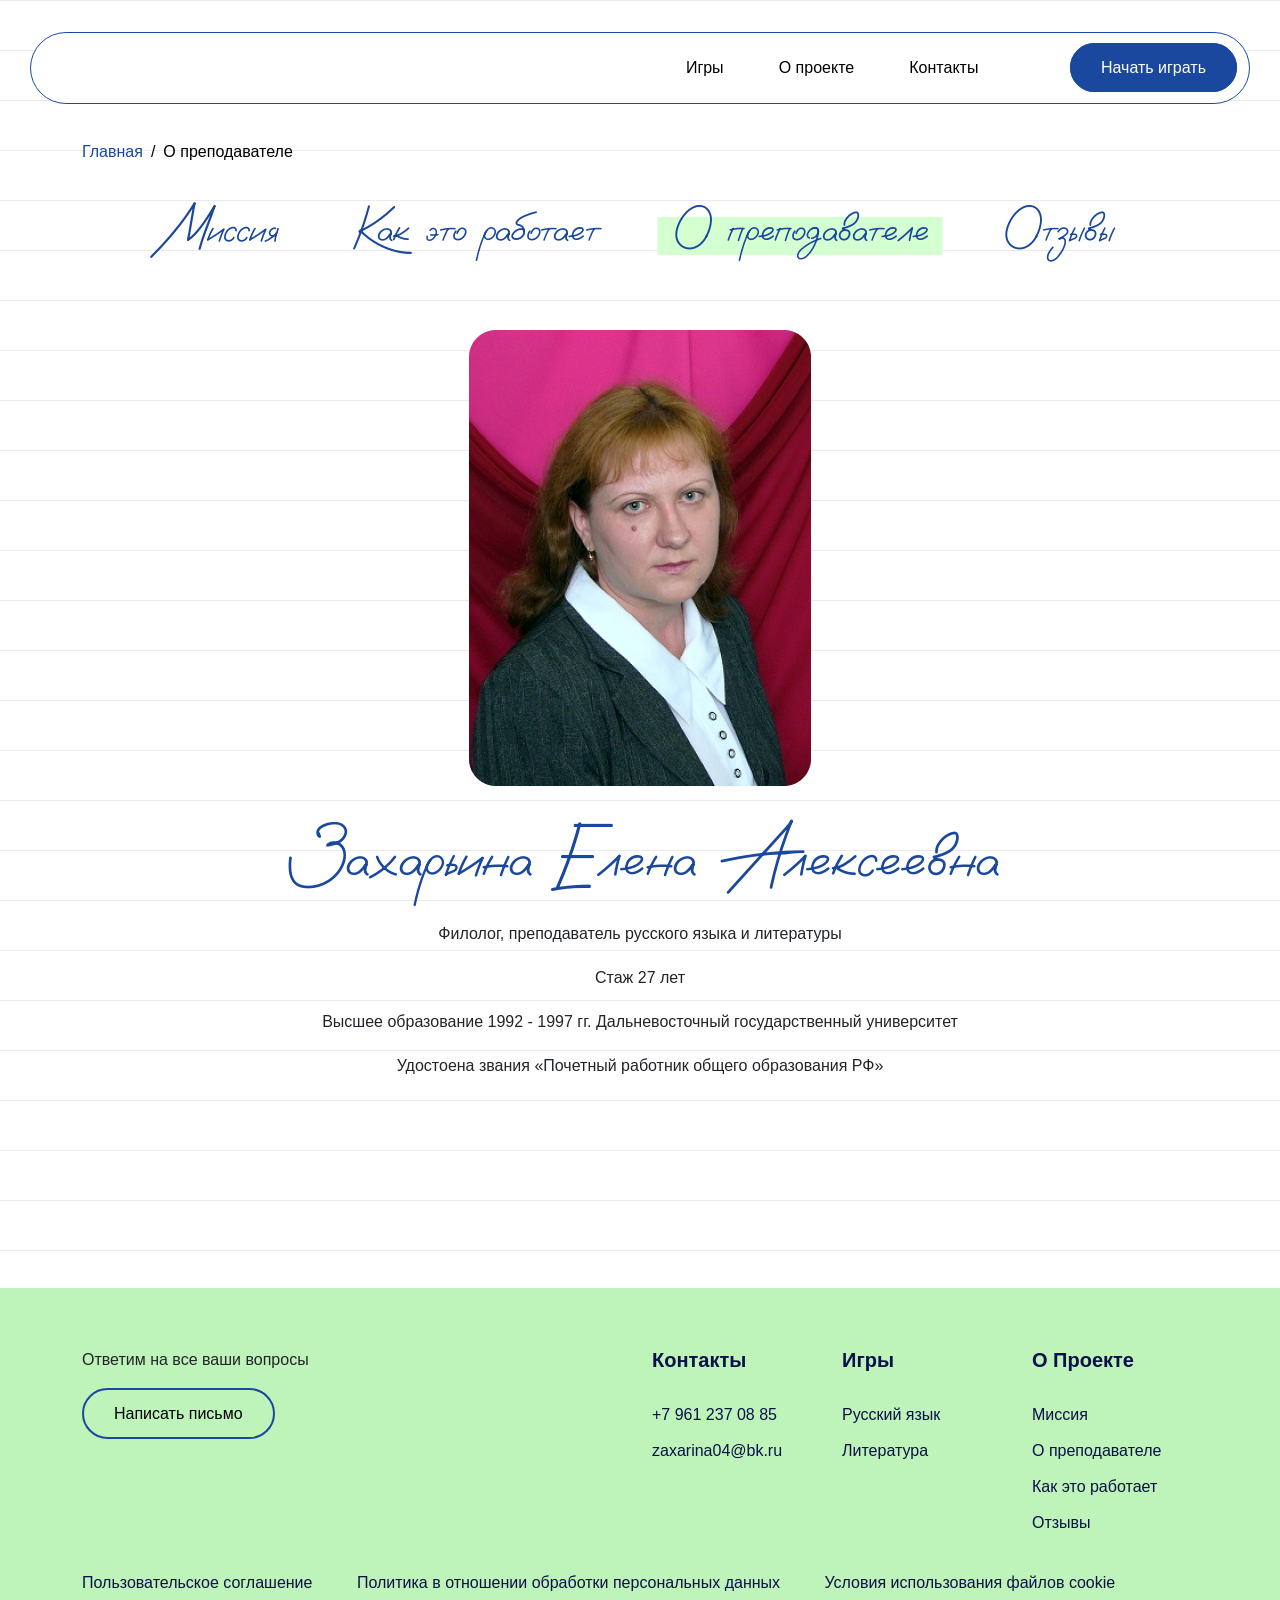
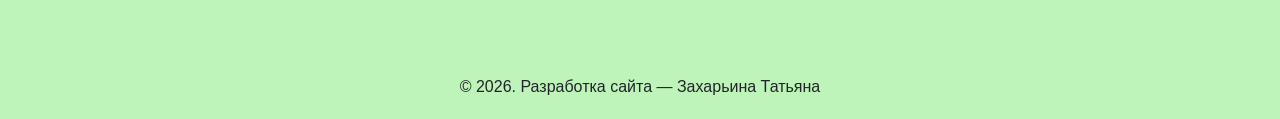
==== about_teacher.html @ dc2eb29a "huge update" ====
<!DOCTYPE html>
<html lang="en">

	<head>
		<!-- Meta -->
		<meta charset="utf-8">
		<meta http-equiv="X-UA-Compatible" content="IE=edge">
		<meta name="viewport" content="width=device-width, initial-scale=1, shrink-to-fit=no">
		<!-- The above 3 meta tags *must* come first in the head; any other head content must come *after* these tags -->
		<meta name="description" content="Eduleb - Education HTML Template">
		<meta name="keywords" content="agency, business, corporate, creative, html5, modern, multipurpose, One Page, parallax, startup">		
		<!-- SITE TITLE -->
		<title>Русский язык и литература</title>			
		<!-- Latest Bootstrap min CSS -->
		<link rel="stylesheet" href="assets/bootstrap/css/bootstrap.min.css">		
		<!-- Google Font -->
		<link href="https://fonts.googleapis.com/css2?family=DM+Sans:ital,opsz,wght@0,9..40,100..1000;1,9..40,100..1000&display=swap" rel="stylesheet">
		<link href="https://fonts.googleapis.com/css2?family=Jost:ital,wght@0,100..900;1,100..900&display=swap" rel="stylesheet">
		<!-- Font Awesome CSS -->
		<link rel="stylesheet" href="https://cdnjs.cloudflare.com/ajax/libs/font-awesome/6.5.2/css/all.min.css">
		<link rel="stylesheet" href="assets/fonts/font-awesome.min.css">
		<link rel="stylesheet" href="assets/fonts/themify-icons.css">
		<!--- owl carousel Css-->
		<link rel="stylesheet" href="assets/owlcarousel/css/owl.carousel.css">
		<link rel="stylesheet" href="assets/owlcarousel/css/owl.theme.css">	
		<!--jquery-simple-mobilemenu Css-->
        <link rel="stylesheet" href="assets/css/jquery-simple-mobilemenu.css">			
		<!-- MAGNIFIC CSS -->
		<link rel="stylesheet" href="assets/css/magnific-popup.css">		
		<!-- animate CSS -->
		<link rel="stylesheet" href="assets/css/animate.css">	
		<!-- Style CSS -->					
		<link rel="stylesheet" href="assets/css/style.css">					
		<!-- HTML5 shim and Respond.js IE8 support of HTML5 elements and media queries -->
		<!-- WARNING: Respond.js doesn't work if you view the page via file:// -->
		<!--[if lt IE 9]>
		  <script src="https://oss.maxcdn.com/html5shiv/3.7.2/html5shiv.min.js"></script>
		  <script src="https://oss.maxcdn.com/respond/1.4.2/respond.min.js"></script>
		<![endif]-->
	</head>
	
    <body data-spy="scroll" data-offset="80">

		<!-- START NAVBAR -->  
		<div id="navigation" class="navbar-light bg-faded site-navigation">
			<div class="container-fluid">
				<div class="row">
					<div class="col-20 align-self-center">
						<div class="site-logo">
							<a href="index.html"><img src="assets/img/logo.png" alt=""></a>          				
						</div>
					</div><!--- END Col -->
					
					<div class="col-60 d-flex">
						<nav id="main-menu">
							<ul>
								<li class="menu-item-has-children"><a href="games.html">Игры</a>
									<ul>										
										<li><a href="games_russian.html">Русский язык</a></li>
										<li><a href="games_literature.html">Литература</a></li>			
									</ul>
								</li>			  				  
								<li class="menu-item-has-children"><a href="mission.html">О проекте</a>
									<ul>
										<li><a href="mission.html">Миссия</a></li>									
										<li><a href="about_teacher.html">О преподавателе</a></li>
										<li><a href="howitworks.html">Как это работает</a></li>
                                        <li><a href="reviews.html">Отзывы</a></li>	
									</ul>
								</li>													  
								<li><a href="#footer">Контакты</a></li>
							</ul>
						</nav>
					</div><!--- END Col -->
					
					<div class="col-20 d-none d-xl-block text-end align-self-center">
						<a href="games.html" class="btn_one">Начать играть</a>
					</div><!--- END Col -->
					
					<ul class="mobile_menu">						
						<li><a href="#">Игры</a>
							<ul class="sub-menu">										
								<li><a href="games_russian.html">Русский язык</a></li>
								<li><a href="games_literature.html">Литература</a></li>						
							</ul>
						</li>						
						<li><a href="#">О проекте</a>
							<ul class="sub-menu">
								<li><a href="mission.html">Миссия</a></li>										
								<li><a href="about_teacher.html">О преподавателе</a></li>
								<li><a href="howitworks.html">Как это работает</a></li>	
                                <li><a href="reviews.html">Отзывы</a></li>									
							</ul>
						</li>						
						<li><a href="#footer">Контакты</a></li>
					</ul>			
				</div><!--- END ROW -->
			</div><!--- END CONTAINER -->
		</div> 	  
		<!-- END NAVBAR -->	

        <div class="breadcrumbs">
            <div class="container">
                <ul>
                    <li><a href="index.html">Главная</a></li>
                    <li><span class="separator">/</span></li>
                    <li><span class="current">О преподавателе</span></li>
                </ul>
            </div>
        </div>

        <!-- FILTERS -->
        <section style="background-size:cover; background-position: center center;">
            <div class="container">
                <div class="filter-buttons text-center">
                    <a href="mission.html" class="filter-item">Миссия</a>
                    <a href="howitworks.html" class="filter-item">Как это работает</a>
                    <a href="about_teacher.html" class="filter-item active">О преподавателе</a>
                    <a href="reviews.html" class="filter-item">Отзывы</a>
                </div>
            </div>
        </section>

		<section class="aboutteacher wow fadeInUp" style="background-size:cover; background-position: center center;">
			<div class="container">
				<div class="section-title text-center">
                    <img src="assets/img/teacher.png" class="teacher" alt="">
						<h2><span class="title-teacher">Захарьина Елена Алексеевна</span></h2>
						<p>Филолог, преподаватель русского языка и литературы</p>
                        <p>Стаж 27 лет</p>
                        <p>Высшее образование 1992 - 1997 гг. Дальневосточный государственный университет</p>
                        <p>Удостоена звания «Почетный работник общего образования РФ»</p>
				</div>
			</div><!--- END CONTAINER -->
		</section>


		<!-- START FOOTER -->
		<div id="footer" class="footer section-padding">
		<div class="footer section-padding">
			<div class="container">				
				<div class="row">						
				<div class="col-lg-3 col-sm-6 col-xs-12 me-auto">
					<div class="single_footer">    
						<p>Ответим на все ваши вопросы</p>
						<div class="social_profile">
							<a href="reviews.html" class="btn_two">Написать письмо</a>
						</div>
					</div>			
				</div><!--- END COL -->	
				<div class="col-lg-2 col-sm-6 col-xs-12">
					<div class="single_footer">
						<h4>Контакты</h4>
						<ul>
							<li><a href="tel:+79612370885" onclick="copyPhone(event)">+7 961 237 08 85</a></li>
							<li><a href="mailto:zaxarina04@bk.ru">zaxarina04@bk.ru</a></li>					
						</ul>
					</div>
				</div>					
				<div class="col-lg-2 col-sm-6 col-xs-12">
					<div class="single_footer">
						<h4>Игры</h4>
						<ul>
							<li><a href="#">Русский язык</a></li>
							<li><a href="#">Литература</a></li>
						</ul>
					</div>
				</div><!--- END COL -->	
				<div class="col-lg-2 col-sm-6 col-xs-12">
					<div class="single_footer">
						<h4>О проекте</h4>
						<ul>
							<li><a href="#">Миссия</a></li>
							<li><a href="#">О преподавателе</a></li>
							<li><a href="#">Как это работает</a></li>
                            <li><a href="#">Отзывы</a></li>						
						</ul>
					</div>
				</div>
				<!--- END COL -->
			</div><!--- END ROW -->	
			<div class="row">
				<div class="documents">
					<a href="#">Пользовательское соглашение</a>
					<a href="#">Политика в отношении обработки персональных данных</a>
					<a href="#">Условия использования файлов cookie</a>
					</div>
			</div>

			</div><!--- END CONTAINER -->
		</div>
		</div>
		<!-- END FOOTER -->	

		<!-- START FOOTER COPYRIGHT -->	
		<div class="foot_copy">
			<div class="footer_copyright">
				<p>&copy; 2026. Разработка сайта — Захарьина Татьяна</a></p>
			</div>	
		</div>
		<!-- END FOOTER COPYRIGHT -->	
	
	<!-- Latest jQuery -->
		<script src="assets/js/jquery-1.12.4.min.js"></script>
	<!-- Latest compiled and minified Bootstrap -->
		<script src="assets/bootstrap/js/bootstrap.min.js"></script>
	<!-- modernizer JS -->		
		<script src="assets/js/modernizr-2.8.3.min.js"></script>	
	<!-- jquery-simple-mobilemenu.min -->
		<script src="assets/js/jquery-simple-mobilemenu.js"></script>		
	<!-- owl-carousel min js  -->
		<script src="assets/owlcarousel/js/owl.carousel.min.js"></script>					
	<!-- magnific-popup js -->               
		<script src="assets/js/jquery.magnific-popup.min.js"></script>						
	<!-- countTo js -->
		<script src="assets/js/jquery.inview.min.js"></script>								
	<!-- scrolltopcontrol js -->
		<script src="assets/js/scrolltopcontrol.js"></script>			
	<!-- WOW - Reveal Animations When You Scroll -->
		<script src="assets/js/wow.min.js"></script>				
	<!-- scripts js -->
		<script src="assets/js/scripts.js"></script>
    </body>
</html>
---- assets/css/style.css ----
/** 
{
    outline: 1px solid red;
}
*/

/* STYLE SCTRUCTURE:

	1. NAVIGATION
	2. HOME DESIGN
	3. ADVANTAGES
	4. HOW IT WORKS
	5. GAME CARDS
	6. REVIEWS
	7. PLAY NOW
	8. FOOTER
*/

@font-face {
    font-family: 'Vasek Italic_0';
    src: url('../fonts/Vasek Italic_0.ttf') format('truetype');
    font-style: italic; 
    font-display: swap; 
}

body {
	background: #fff;
    background-color: #fff;
    background-image: repeating-linear-gradient(
        0deg,
        transparent,
         transparent 49px,
        #eaeaea 49px,
        #eaeaea 50px);
}

html,
body { height: 100%;position:relative;  }
h1,
h2,
h3,
h4,
h5,
h6 {
  letter-spacing: 0px;
  margin: 0px; 
  font-family: "Inter", sans-serif;
  color: black;
  font-weight: 600;
}

a {
font-family: "Inter", sans-serif;
text-decoration: none;
color: #0b104a;
-webkit-transition: all 0.2s ease 0s;
transition: all 0.2s ease 0s;
}
a:hover {
    color: #fff;
    text-decoration: none;
}
a:focus {
    outline: none;
    text-decoration: none;
}
p {
    font-family: "Inter", sans-serif;
    margin-bottom: 0;
}
ul,
li {
    margin: 0;
    padding: 0;
}
::-moz-selection {
	background: #1A489E;
	color: #ffffff;
}
::selection {
	background: #1A489E;
	color: #ffffff;
}
fieldset {
    border: 0 none;
    margin: 0 auto;
    padding: 0;
}

/*START SECTION TITLE DESIGN*/
.section-title{margin-bottom:60px;}
.section-title h2 {
	font-size: 36px;
	font-weight: 600;
	margin-top: 0;
	position: relative;
	line-height: 50px;
}
.section-title p{
width:60%;
margin:auto;
margin-top: 20px;
}
.section-title b{color:#1A489E;font-weight: 600;}
@media only screen and (max-width:768px){
.section-title p{padding-right:0px;margin-bottom: 30px;}
}
@media only screen and (max-width:480px){
.section-title  h2 {font-size:35px;}
}
/*END SECTION TITLE DESIGN*/

/*START SCROLL TO TOP*/
.topcontrol {
background:none;
border-radius: 30px;
bottom: 5px;
border:2px solid #1a489e00;
color: #1A489E;
cursor: pointer;
font-size: 22px;
height: 50px;
line-height: 47px;
opacity: 1;
-ms-filter: "progid:DXImageTransform.Microsoft.Alpha(Opacity=100)";
position: fixed;
right: 5px;
text-align: center;
-webkit-transition: all 0.2s ease 0s;
transition: all 0.2s ease 0s;
width: 50px;
margin: 10px;
}
.topcontrol:hover {
    background:#D4FFD0;
	border:2px solid #D4FFD0;
}
/*END SCROLL TO TOP*/

/*START BTN*/
.btn_one {
	background: #1A489E;
	border: 1px solid #1A489E;
	padding: 15px 30px;
	border-radius: 2px;
	color: #fff;
	transition: 0.3s;
	border-radius: 50px;
}
.btn_one i{margin-right:5px;}
.btn_one:hover{
background:#2258BE;
color:#fff;
border: 1px solid #2258BE;
}
@media only screen and (max-width:960px){
.btn_one{
padding: 14px 25px;
margin-top: 0px;
}
.btn_one i{margin-right:5px;display:none;}
}
.btn_two {
	background: white;
	border: 2px solid #1A489E;
	padding: 15px 30px;
	border-radius: 2px;
	color: black;
	transition: 0.3s;
	border-radius: 50px;
}
.btn_two:hover{
	background: #D4FFD0;
	color: black;
}

/*END BTN*/

/*START CRUMBS*/
.breadcrumbs {
    font-family: "Inter", sans-serif;
    padding: 20px 0;
    margin-top: 120px;
}

.breadcrumbs ul {
    list-style: none;
    margin: 0;
    padding: 0;
    display: flex;
    flex-wrap: wrap;
    align-items: center;
}

.breadcrumbs li {
    display: inline-flex;
    align-items: center;
}

.breadcrumbs a {
    color: #1A489E;
    text-decoration: none;
    transition: 0.3s;
}

.breadcrumbs a:hover {
    color: #0d3570;
    text-decoration: underline;
}

.breadcrumbs .separator {
    margin: 0 8px;
    color: black;
}

.breadcrumbs .current {
    color: black;
    font-weight: 500;
}

@media only screen and (max-width: 768px) {
    .breadcrumbs {
        margin-top: 100px;
        padding: 15px 0;
    }
    .breadcrumbs a,
    .breadcrumbs .current {
        font-size: 14px;
    }
}
/*END CRUMBS*/

/*
* ----------------------------------------------------------------------------------------
* START NAVIGATION
* ----------------------------------------------------------------------------------------
*/
.col-20{
	width: 20%;
}
.col-60{
	width: 60%;
	display: flex;
    justify-content: flex-end;
}
.col-20{
	width: 20%;
}
.site-logo{
	width: 150px;
}
.site-logo a{
	display: block;
}
.site-logo img{
	max-width: 100%;
}
#navigation {
    position: fixed;
    top: 32px;
    left: 0;
    right: 0;
    margin: 0 auto;
    width: calc(100% - 60px);
    max-width: 1320px;
    z-index: 999;
    background: #fff;
    border: 1.5px solid #1A489E;
    border-radius: 50px;
    padding: 5px 0px;
    display: flex;
    justify-content: flex-end;
    align-items: center;
    gap: 28px;
}

@media only screen and (max-width:960px){
#navigation{border-bottom: 0px;}
}
.navbar-fixed {
    z-index: 999;
    position: fixed;
    opacity: .98;
    -ms-filter:"progid:DXImageTransform.Microsoft.Alpha(Opacity=98)";
    width: 100%;
    top: 0;
    -webkit-backface-visibility: hidden;
    border-radius: 50px;
    background: #fff;
}

@media only screen and (max-width:960px){
#navigation.navbar-fixed{display:none;}
}
#main-menu{
}
#main-menu ul{
	list-style-type: none;
}

#main-menu ul li {
	display: inline-block;
	padding: 0 15px;
	position: relative;
	line-height: 60px;
}
@media only screen and (max-width:1024px){
#main-menu ul li {padding: 0 6px;}
}	
#main-menu ul li a {
	position: relative;
	color: black;
	transition: .5s;
	font-size: 16px;
}


#main-menu ul li a:hover,
#main-menu ul li a:focus {
    background: #D4FFD0;
    padding: 8px 15px;
    margin: -8px -15px;
}

#navigation .header-btn {
	padding-right:20px;
}
/*-------------------------------
# Dropdwon menu 
--------------------------------*/
#navigation #main-menu ul li ul ,
#navigation #main-menu ul li ul li ul {	
	left: -55px;
	list-style: outside none none;
	margin:  0;
	opacity: 0;
	-ms-filter:"progid:DXImageTransform.Microsoft.Alpha(Opacity=0)";
	padding:10px;
	position: absolute;
	text-align: left;
	top: 125%!important;
	-webkit-transition:all 0.5s ease 0s;
	-o-transition: all 0.5s ease 0s;
	transition: all 0.5s ease 0s;
	visibility: hidden;
	width: 210px;
	z-index: 999;
	background: white;
	border: 1px solid #1A489E;
}
#navigation #main-menu .menu-item-has-children {
	position: relative;
	margin-right: 20px;
}

#navigation #main-menu ul li  ul li{
	position: relative;
}
#navigation #main-menu ul li ul li ul{
	top: 0;
	right: auto;
	left: 205px;
}
#navigation #main-menu ul li:hover ul,
#navigation #main-menu ul li ul li:hover > ul{
	opacity: 1;
	-ms-filter: "progid:DXImageTransform.Microsoft.Alpha(Opacity=100)"; 
	visibility: visible;
	top: 100%;
}
#navigation #main-menu ul li ul li {display: block; margin: 0; padding: 0;}

#navigation #main-menu ul li ul li a {
	color: black;
	display: block;
	font-size: 16px;
	line-height: 30px;
	padding: 5px 12px;
	position: relative;	
	transition: all 0.3s ease 0s !important;
	visibility: inherit !important;
	opacity: inherit !important;
	text-transform: none;
}

#navigation #main-menu ul li ul li a:hover{
	background-color: #E2FFDF;
	text-decoration: none;
	padding: 5px 12px !important;
    margin: 0 !important;
}
@media only screen and (max-width: 991px){
	
	.col-60{
		display: none!important;
	}

	#sm_menu_ham {
		display: block;
		top: 40px;
		right: 5%;
		position: fixed;
	}
	.sidebar{
		padding-top: 100px;
	}

	#navigation {
		display: none !important;
	}
}

@media only screen and (max-width: 767px){
.spt-130 {
padding-top: 90px;
}	
#mobile_menu{
display: block;
width: 100%;

}
}
@media only screen and (max-width: 575px){

#sm_menu_ham {
top: 40px;
}
}
/*
* ----------------------------------------------------------------------------------------
* END NAVIGATION
* ----------------------------------------------------------------------------------------
*/

/*
* ----------------------------------------------------------------------------------------
* START HOME DESIGN
* ----------------------------------------------------------------------------------------
*/

.home_bg {
    padding: 0px 0 300px;
    position: relative;
}
@media only screen and (max-width: 768px) {
    .home_bg {
        height: auto;
        min-height: 100vh;
        padding-bottom: 150px;
        margin-bottom: 80px;
    }
}

.hero-text {
    position: relative;
}
.hero-text h1 {
    color: black;
    font-size: 36px;
    font-weight: 700;
    letter-spacing: 0;
    line-height: 74px;
    padding-top: 250px;
    margin-bottom: 50px;
}

.title-decor {
    color: #1A489E;
    font-size: 96px;
    font-family: "Vasek Italic_0", sans-serif;
    font-weight: normal;
    position: relative;
    display: inline-block;
    z-index: 1;
}
.title-decor::before {
    content: '';
    position: absolute;
    top: 50%;
    left: 50%;
    transform: translate(-50%, -50%);
    width: 650px;
    height: 650px;
    background-image: url('../img/highlighter.svg');
    background-size: contain;
    background-repeat: no-repeat;
    background-position: center;
    z-index: -1;
}
@media only screen and (max-width: 767px) {
    .title-decor::before{
        top: 30%;
        width: 300px;
        height: 300px;
    }
    .title-decor::after {
    content: '';
    position: absolute;
    top: 80%;
    left: 50%;
    transform: translate(-50%, -50%);
    width: 300px;
    height: 300px;
    background-image: url('../img/highlighter.svg');
    background-size: contain;
    background-repeat: no-repeat;
    background-position: center;
    z-index: -1;
}

}

.highlight-word {
    position: relative;
    display: inline-block;
    z-index: 1;
}
.highlight-word::before {
    content: '';
    position: absolute;
	top: 16px;
    bottom: 0;
    left: 0;
    width: 100%;
    height: 100%;
    background-image: url('../img/underline.svg');
    background-size: contain;
    background-repeat: no-repeat;
    background-position: center bottom;
    z-index: -1;
}

.hero-text p {
    width: 80%;
    font-size: 24px;
}

.home_bg .btn_one {
    font-size: 24px;
    padding: 15px 35px;
}

/*
* ----------------------------------------------------------------------------------------
* END HOME DESIGN
* ----------------------------------------------------------------------------------------
*/

/*
* ----------------------------------------------------------------------------------------
* START ADVANTAGES
* ----------------------------------------------------------------------------------------
*/
.stickers{padding: 0px 0 150px;}

.stickers .row {
    display: flex;
    flex-wrap: wrap;
    justify-content: space-evenly;
    max-width: 100%;
    margin-left: auto;
    margin-right: auto;
    gap: 30px;
}
.stickers .col-lg-3 {
    flex: 0 0 auto;
    width: 300px;
}

.single_sticker {
    position: relative;
    padding: 40px;
    overflow: visible;
	min-height: 300px;
	font-size: clamp(14px, 2vw, 16px);
	min-width:300px;
	max-width:300px;
	transition: transform 0.5s cubic-bezier(0.34, 1.2, 0.64, 1);
    
}

.single_sticker span {
	width: 60px;
	float: left;
	height: 60px;
	line-height: 60px;
	text-align: center;
	border-radius: 30px;
	font-weight: 600;
	font-size: 26px;
	margin-right: 15px;
}
@media only screen and (max-width:880px){
.single_sticker {margin-bottom:30px;}
}
.single_sticker h3 {
	font-size: 19px;
	font-weight: 600;
	margin-bottom:15px;
	overflow: hidden;
}
.single_sticker p {
overflow: hidden;
margin-top:25px;
font-family: "Inter", sans-serif;
}

.single_sticker::before {
    content: '';
    position: absolute;
    width: 100%;
	max-width: 300px;
    height: auto;
    aspect-ratio: 1 / 1;
    background-size: contain;
    background-repeat: no-repeat;
    background-position: center;
    z-index: -1;
    pointer-events: none;
}
.single_sticker::before {
    content: '';
    position: absolute;
    background-size: contain;
    background-repeat: no-repeat;
    background-position: center;
    z-index: -1;
    transition: all 0.3s ease;
	background-image: url('../img/sticker.svg');
    left: -10px;
}

.single_sticker:hover {
    transform: translateY(-10px);
}

.row .col-lg-3:nth-child(4n+1) .single_sticker::before {
    background-image: url('../img/sticker.svg');
    top: -20px;
}

.row .col-lg-3:nth-child(4n+2) .single_sticker::before {
    background-image: url('../img/sticker.svg');
    top: -10px;
}

.row .col-lg-3:nth-child(4n+3) .single_sticker::before {
    background-image: url('../img/sticker.svg');
    top: -30px;
}

.row .col-lg-3:nth-child(4n+4) .single_sticker::before {
    background-image: url('../img/sticker1.svg');
    top: -20px;
}

/*
* ----------------------------------------------------------------------------------------
* END ADVANTAGES
* ----------------------------------------------------------------------------------------
*/

/*
* ----------------------------------------------------------------------------------------
* START TEACHERS AND STUDENTS
* ----------------------------------------------------------------------------------------
*/
.teachersstudents {padding: 0px 0 150px;}
@media only screen and (max-width: 768px) {
    .teachersstudents {
        height: auto;
        min-height: 100vh;
        padding-bottom: 50px;
        margin-bottom: 80px;
    }
}

.teachersstudents .row {
    display: flex;
    flex-wrap: wrap;
    justify-content: center;
    gap: 30px;
}

.teachersstudents .col-lg-3 {
    flex: 0 0 auto;
    width: 300px;
}

.single_ts {
    position: relative;
    display: flex;
    flex-direction: column;
    justify-content: space-between;
    min-height: 400px;
    margin-bottom: 50px;
    text-align: center;
    border-radius: 20px;
}

.single_ts_img {
    width: 100%;
    height: 320px;
    display: flex;
    align-items: flex-end;
    justify-content: center;
    margin-bottom: 20px;
}

.single_ts_img img {
    max-width: 320px;
    width: 320px;
    height: auto;
    object-fit: contain;
}

.single_ts h4 {
    margin-top: auto;
    color: #1A489E;
    font-size: 96px;
    font-family: "Vasek Italic_0", sans-serif !important;
    font-weight: normal;
    position: relative;
    display: inline-block;
    z-index: 1;
}

.teachersstudents .text-center {
    margin-top: 40px;
}

/* ----------------------------------------------------------------------------------------
* END TEACHERS AND STUDENTS
* ----------------------------------------------------------------------------------------
*/

/*
* ----------------------------------------------------------------------------------------
* START HOW IT WORKS
* ----------------------------------------------------------------------------------------
*/
.howitworks {padding: 0 0 150px;}

.howitworks .row {
    display: flex;
    flex-wrap: wrap;
    justify-content: center;
    gap: 30px;
}

.howitworks .col-lg-3 {
    flex: 0 0 auto;
    width: 400px;
}

.single_hiw {
    position: relative;
    padding: 40px;
    overflow: visible;
    min-height: 280px;
    font-size: clamp(14px, 2vw, 16px);
    min-width: 280px;
    max-width: 400px;
    transition: transform 0.5s cubic-bezier(0.34, 1.2, 0.64, 1);
}

.single_hiw:hover {
    transform: translateY(-10px);
}

.single_hiw::before {
    content: '';
    position: absolute;
    width: 100%;
    max-width: 400px;
    height: auto;
    aspect-ratio: 1 / 1;
    background-size: contain;
    background-repeat: no-repeat;
    background-position: center;
    z-index: -1;
    pointer-events: none;
    transition: all 0.3s ease;
}

.row .col-lg-3:nth-child(1) .single_hiw::before {
    background-image: url('../img/border1.svg');
    top: -40px;
    left: 0;
}

.row .col-lg-3:nth-child(2) .single_hiw::before {
    background-image: url('../img/border2.svg');
    top: -50px;
    left: 10px;
}

.row .col-lg-3:nth-child(3) .single_hiw::before {
    background-image: url('../img/border3.svg');
    top: -40px;
    left: 0;
}

.step-top {
    display: flex;
    justify-content: space-between;
    align-items: center;
    margin-bottom: 20px;
    position: relative;
    z-index: 1;
    padding-top:20px;
}

.step-number {
    font-size: 96px !important;
    font-weight: 10 !important;
    color: #1A489E;
    font-family: "Vasek Italic_0", sans-serif;
    line-height: 1;
    display: inline-flex;
    align-items: center;
    justify-content: center;
    width: 60px;
    height: 60px;
    background: #D4FFD0;
    border-radius: 50%;
}

.step-top h3 {
    font-size: 24px;
    font-weight: 600;
    margin: 0;
}

@media only screen and (max-width: 425px) {
    .howitworks .col-lg-3 {
        width: 350px;
    }
    .single_hiw::before {
        max-width: 350px;
    }
}

.row .col-lg-3:nth-child(1) .single_hiw {
    overflow: visible;
}
.row .col-lg-3:nth-child(1) .single_hiw::after {
    content: '';
    position: absolute;
    width: 385px;
    height: 291px;
    background-image: url('../img/arrow.svg');
    background-size: contain;
    background-repeat: no-repeat;
    background-position: center;
    top: 80%;
    left: -20px;
    z-index: 10;
    pointer-events: none;
}
@media only screen and (max-width: 1400px) {
    .row .col-lg-3:nth-child(1) .single_hiw::after {
        display: none;
    }
}

/*
* ----------------------------------------------------------------------------------------
* END HOW IT WORKS
* ----------------------------------------------------------------------------------------
*/

/*
* ----------------------------------------------------------------------------------------
* START GAMES CARDS
* ----------------------------------------------------------------------------------------
*/
.filter-buttons {
    margin-bottom: 50px;
    text-align: center;
}

.filter-item {
    display: inline-block;
    font-size: 64px;
    font-family: "Vasek Italic_0", sans-serif;
    font-weight: normal;
    color: #1A489E;
    margin: 0 20px;
    cursor: pointer;
    position: relative;
    z-index: 1;
    padding: 0 15px;
    transition: 0.3s;
}

.filter-item:hover{
    color: #1A489E;
}

.filter-item::before {
    content: '';
    position: absolute;
    bottom: 25px;
    left: 50%;
    transform: translateX(-50%);
    width: 0;
    height: 40%;
    background: #D4FFD0;
    z-index: -1;
    transition: width 0.3s ease;
}

.filter-item:hover::before,
.filter-item.active::before {
    width: 100%;
}
.game-item {
    transition: opacity 0.1s ease;
}

.game-item.hide {
    opacity: 0;
    pointer-events: none;
}

.game-item.show {
    opacity: 1;
    pointer-events: auto;
}

.games_area {
    padding: 0 0 200px;
}

.games_area .row {
    display: flex;
    flex-wrap: wrap;
    justify-content: center;
    gap: 20px;
}

.games_area .col-lg-3 {
    flex: 0 0 auto !important;
    width: 400px !important;
    max-width: 400px !important;
}

@media only screen and (max-width: 768px) {
    .games_area .col-lg-3 {
        width: 400px !important;
        max-width: 400px !important;
    }
}

@media only screen and (max-width: 576px) {
    .games_area .col-lg-3 {
        width: 300px !important;
        max-width: 300px !important;
    }
}

.game-cards {
    border: 2px solid #1A489E;
    padding: 30px;
    text-align: center;
    border-radius: 30px;
    display: flex;
    flex-direction: column;
    align-items: center;
    justify-content: space-between;
    height: 100%;
    min-height: 450px;
    background: #fff;
    width: 100%;
    transition: transform 0.5s cubic-bezier(0.34, 1.2, 0.64, 1);
}
.game-cards:hover {
    transform: translateY(-10px);
}

.game-cards .game-content {
    position: relative;
    overflow: hidden;
    width: 100%;
}

.game-cards .game-content img {
    width: 100%;
    height: auto;
}

.game-title {
    color: #1A489E;
    font-size: 96px;
    font-family: "Vasek Italic_0", sans-serif;
    font-weight: normal;
    position: relative;
    display: inline-block;
    z-index: 1;
}

.game-cards .game-info span {
    display: block;
}

.games_area .text-center {
    margin-top: 50px;
    clear: both;
}

@media only screen and (max-width: 960px) {
    .game-cards {
        margin-bottom: 30px;
    }
}

/*
* ----------------------------------------------------------------------------------------
* END GAME CARDS
* ----------------------------------------------------------------------------------------
*/

/*
* ----------------------------------------------------------------------------------------
* START REVIEWS
* ----------------------------------------------------------------------------------------
*/

.reviews .section-title {
    margin-bottom: 80px;
}

.reviews .row {
    margin-top: 50px;
    margin-bottom: 50px;
}

.reviews .text-center {
    margin-top: 40px;
}

.fa-star {
    width: 30px;
    height: 30px;
    display: inline-block;
    background-size: contain;
    background-repeat: no-repeat;
    background-position: center;
    margin-right: 5px;
	font-size: 0 !important;
}
.fa-star:nth-child(1) {background-image: url('../img/star1.svg');}
.fa-star:nth-child(2) {background-image: url('../img/star2.svg');}
.fa-star:nth-child(3) {background-image: url('../img/star3.svg');}
.fa-star:nth-child(4) {background-image: url('../img/star4.svg');}
.fa-star:nth-child(5) {background-image: url('../img/star5.svg');}


/*
* ----------------------------------------------------------------------------------------
* END REVIEWS
* ----------------------------------------------------------------------------------------
*/

/*
* ----------------------------------------------------------------------------------------
* START PLAY NOW
* ----------------------------------------------------------------------------------------
*/

.playnow {padding: 0px 0 150px;}
.playnow-btn-wrapper {
    margin-top: 300px!important;
    margin-bottom: 300px!important;
}
/*
* ----------------------------------------------------------------------------------------
* END PLAY NOW
* ----------------------------------------------------------------------------------------
*/

/*
* ----------------------------------------------------------------------------------------
* START FOOTER
* ----------------------------------------------------------------------------------------
*/

.footer {
	width: 100%;
	padding-top: 30px;
	padding-bottom: 30px;
	background:#BEF3B9;
	font-family: Inter, sans-serif;

}

.footer .row {
    display: flex;
    justify-content: space-between;
    align-items: flex-start;
    flex-wrap: wrap;
}

.footer .col-lg-3 {
    margin-right: auto;
}

.single_footer{position:relative;margin-bottom:30px;}
@media only screen and (max-width:960px) { 
.single_footer{margin-bottom:30px;}
}
.single_footer img{margin-bottom:20px;}
.single_footer h4 {
	color: #0b104a;
	margin-top: 0;
	margin-bottom: 25px;
	font-weight: 700;
	text-transform: capitalize;
	font-size: 20px;
}
.single_footer p{margin-bottom:30px;}
.single_footer ul {
    margin: 0;
    padding: 0;
    list-style: none;
}
.single_footer ul li{}
.single_footer ul li a {
	color: #0b104a;
	-webkit-transition: all 0.3s ease 0s;
	-o-transition: all 0.3s ease 0s;
	transition: all 0.3s ease 0s;
	line-height: 36px;
	font-size: 16px;
	font-weight: 400;
}
.single_footer ul li a:hover { color: #1A489E; }
.footer_menu{float: right;}
@media only screen and (max-width:480px){
.footer_menu {
	float: left;
	margin-top: 20px;
}
}
.footer_menu ul{list-style:none;}
.footer_menu ul li{float:left;}
.footer_menu ul li a {
	color: #fff;
	padding: 0px 10px;
	-webkit-transition: 0.3s;
	-o-transition: 0.3s;
	transition: 0.3s;
}
.footer_menu ul li a:hover{
color:#1A489E;
text-decoration: underline;
}

.foot_copy{
background:#BEF3B9;
padding:20px 0;
font-family: Inter, sans-serif;
}
.foot_copy p {
	text-align: center;
	font-weight: 500;
}

.documents a {
    margin-right: 40px;
}

.documents a:hover{
    color:#1A489E;
}

.documents a:last-child {
    margin-right: 0;
}

.footer .btn_two{
	background: none;
	margin-top: 30px;
}

.footer .btn_two:hover{
	color:#1A489E;
}

/*
* ----------------------------------------------------------------------------------------
* END FOOTER
* ----------------------------------------------------------------------------------------
*/

/*
* ----------------------------------------------------------------------------------------
* START MISSION PAGE
* ----------------------------------------------------------------------------------------
*/

.missionpage{padding-top:100px; padding-bottom:200px;position: relative;margin-bottom: 100px;}

.missionpage h2 {
    line-height: 74px;
}

.missionpage h2 span::before {
    width: 300px;
    height: 300px;
}

.missionpage p {
    width: 70%;
    font-size: 24px;
}
.float-img {
    z-index: 1;
    pointer-events: none;
    position: absolute;
    animation: floatCircle 6s ease-in-out infinite;
}

.img1 { top: 20%; left: 25%; transform: translateY(0); }
.img2 { top: 5%; right: 30%; transform: translateY(0); }
.img3 { bottom: 20%; right: 20%; transform: translateY(0); }

.img4 { top: 30%; left: 17%; transform: translateY(0); }
.img5 { top: 15%; right: 20%; transform: translateY(0); }
.img6 { bottom: 20%; right: 30%; transform: translateY(0); }

.img7 { top: 30%; left: 17%; transform: translateY(0); }
.img8 { top: 7%; right: 34%; transform: translateY(0); }
.img9 { bottom: 25%; right: 15%; transform: translateY(0); }

.img10 { top: 1%; right: 25%; transform: translateY(0); }

@media only screen and (max-width: 1024px) {
    .img1 { top: 15%; left: 15%; }
    .img2 { top: 3%; right: 25%; }
    .img3 { bottom: 15%; right: 15%; }
    .img4 { top: 25%; left: 12%; }
    .img5 { top: 10%; right: 15%; }
    .img6 { bottom: 15%; right: 25%; }
    .img7 { top: 25%; left: 12%; }
    .img8 { top: 5%; right: 28%; }
    .img9 { bottom: 20%; right: 10%; }
    .img10 { display: none; }
}

/* Маленькие планшеты (768px) */
@media only screen and (max-width: 768px) {
    .img1, .img2, .img3, .img4, .img5, .img6, .img7, .img8, .img9, .img10 {
        display: none;
    }
}

@keyframes floatCircle {
    0% {
        transform: translate(0, 0);
    }
    25% {
        transform: translate(8px, -12px);
    }
    50% {
        transform: translate(-5px, -20px);
    }
    75% {
        transform: translate(-10px, -8px);
    }
    100% {
        transform: translate(0, 0);
    }
}

.img1 { animation-duration: 5s; animation-delay: 0s; }
.img2 { animation-duration: 7s; animation-delay: 1s; }
.img3 { animation-duration: 4s; animation-delay: 0.5s; }
.img4 { animation-duration: 6s; animation-delay: 2s; }
.img5 { animation-duration: 8s; animation-delay: 0.2s; }
.img6 { animation-duration: 5.5s; animation-delay: 1.5s; }
.img7 { animation-duration: 6.5s; animation-delay: 0.8s; }
.img8 { animation-duration: 4.5s; animation-delay: 3s; }
.img9 { animation-duration: 7.5s; animation-delay: 0.3s; }
.img10 { animation-duration: 5s; animation-delay: 2.5s; }
/*
* ----------------------------------------------------------------------------------------
* END MISSION PAGE
* ----------------------------------------------------------------------------------------
*/

/*
* ----------------------------------------------------------------------------------------
* START ABOUT TEACHER
* ----------------------------------------------------------------------------------------
*/
.aboutteacher {
    padding-bottom: 150px;
    position: relative;
}

.teacher {
    margin-bottom: 50px;
}

.title-teacher {
    color: #1A489E;
    font-size: 96px;
    font-family: "Vasek Italic_0", sans-serif;
    font-weight: normal;
    position: relative;
    display: inline-block;
    z-index: 1;
}
/*
* ----------------------------------------------------------------------------------------
* END ABOUT TEACHER
* ----------------------------------------------------------------------------------------
*/
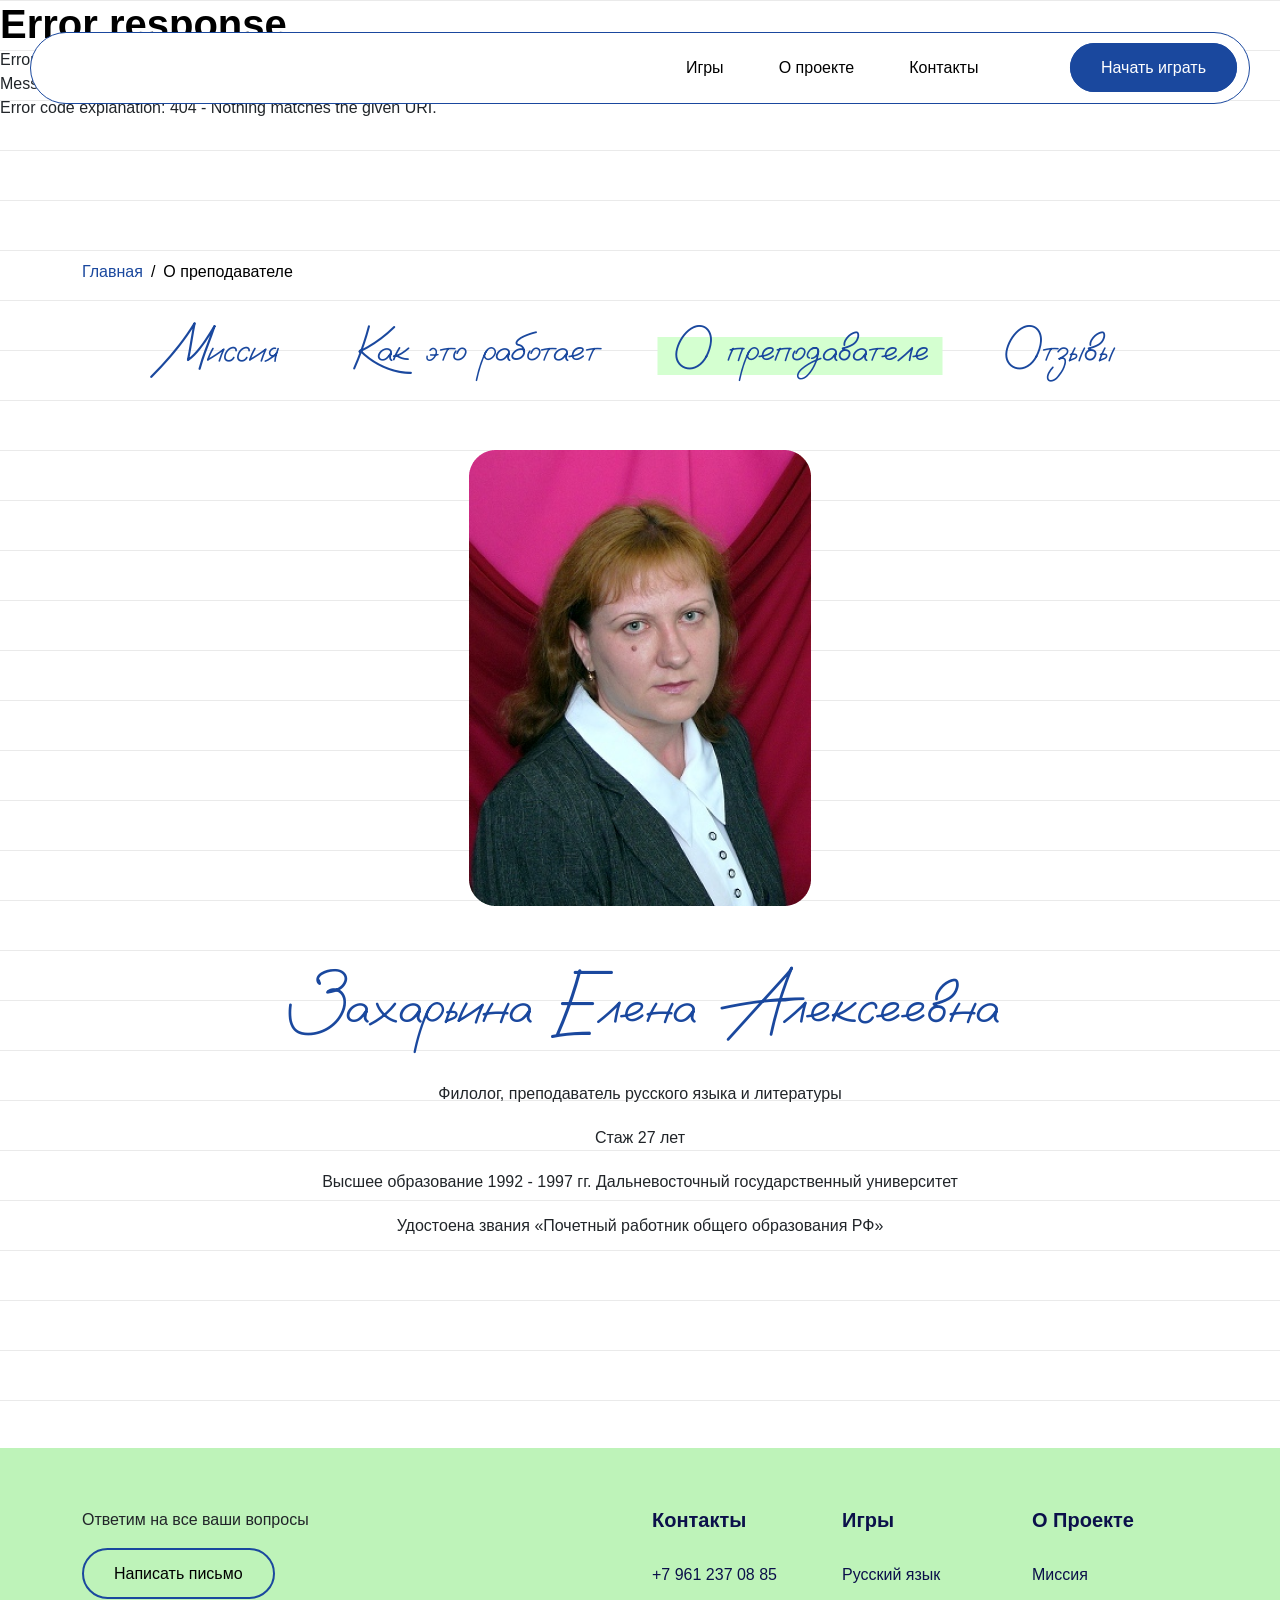
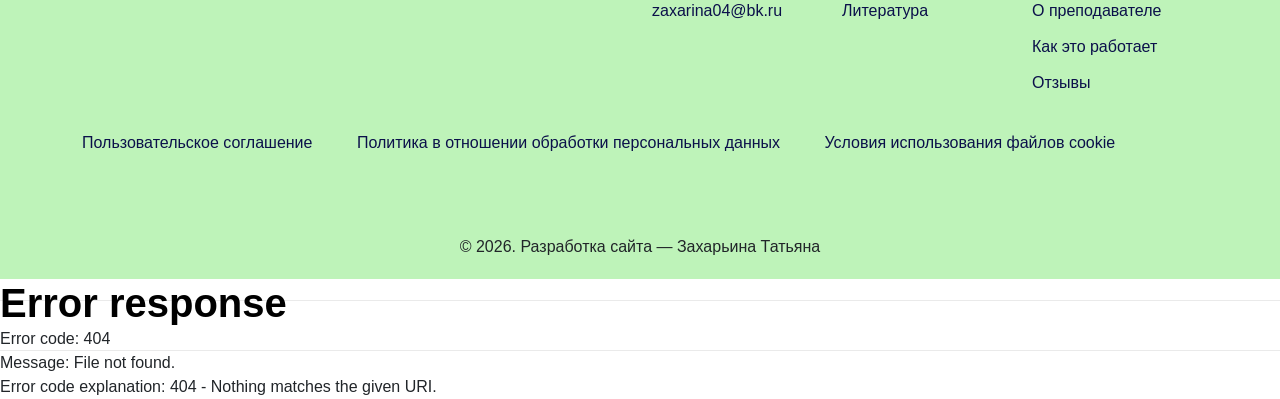
==== commit 4b41656a: "animation" ====
--- a/about_teacher.html
+++ b/about_teacher.html
@@ -54,7 +54,7 @@
 					<div class="col-60 d-flex">
 						<nav id="main-menu">
 							<ul>
-								<li class="menu-item-has-children"><a href="games.html">Игры</a>
+								<li class="menu-item-has-children"><a href="games_russian.html">Игры</a>
 									<ul>										
 										<li><a href="games_russian.html">Русский язык</a></li>
 										<li><a href="games_literature.html">Литература</a></li>			
@@ -74,7 +74,7 @@
 					</div><!--- END Col -->
 					
 					<div class="col-20 d-none d-xl-block text-end align-self-center">
-						<a href="games.html" class="btn_one">Начать играть</a>
+						<a href="games_russian.html" class="btn_one">Начать играть</a>
 					</div><!--- END Col -->
 					
 					<ul class="mobile_menu">						
@@ -161,7 +161,7 @@
 					<div class="single_footer">
 						<h4>Игры</h4>
 						<ul>
-							<li><a href="#">Русский язык</a></li>
+							<li><a href="games_russian.html">Русский язык</a></li>
 							<li><a href="#">Литература</a></li>
 						</ul>
 					</div>
@@ -170,10 +170,10 @@
 					<div class="single_footer">
 						<h4>О проекте</h4>
 						<ul>
-							<li><a href="#">Миссия</a></li>
-							<li><a href="#">О преподавателе</a></li>
-							<li><a href="#">Как это работает</a></li>
-                            <li><a href="#">Отзывы</a></li>						
+							<li><a href="mission.html">Миссия</a></li>
+							<li><a href="about_teacher.html">О преподавателе</a></li>
+							<li><a href="howitworks.html">Как это работает</a></li>
+							<li><a href="reviews.html">Отзывы</a></li>						
 						</ul>
 					</div>
 				</div>
--- a/assets/css/style.css
+++ b/assets/css/style.css
@@ -18,9 +18,9 @@
 
 @font-face {
     font-family: 'Vasek Italic_0';
-    src: url('../fonts/Vasek Italic_0.ttf') format('truetype');
-    font-style: italic; 
-    font-display: swap; 
+    src: url('../fonts/Vasek Italic.woff2') format('woff2'),
+         url('../fonts/Vasek Italic.woff') format('woff'),
+         url('../fonts/Vasek Italic_0.ttf') format('truetype');
 }
 
 body {
@@ -712,6 +712,7 @@
     width: 320px;
     height: auto;
     object-fit: contain;
+    transition: opacity 0.3s ease;
 }
 
 .single_ts h4 {
@@ -953,7 +954,7 @@
     }
 }
 
-@media only screen and (max-width: 576px) {
+@media only screen and (max-width: 375px) {
     .games_area .col-lg-3 {
         width: 300px !important;
         max-width: 300px !important;
@@ -983,6 +984,7 @@
     position: relative;
     overflow: hidden;
     width: 100%;
+    
 }
 
 .game-cards .game-content img {
@@ -1312,9 +1314,192 @@
     position: relative;
     display: inline-block;
     z-index: 1;
+    white-space: normal;
+    word-break: break-word;
+    max-width: 100%;
+    line-height: 1.1;
 }
 /*
 * ----------------------------------------------------------------------------------------
 * END ABOUT TEACHER
 * ----------------------------------------------------------------------------------------
-*/+*/
+
+.load-more-block .single_sticker,
+.load-more-block .game-cards,
+.load-more-block .any-card {
+    display: block;
+}
+
+.load-more-block .single_sticker.hidden,
+.load-more-block .game-cards.hidden,
+.load-more-block .any-card.hidden {
+    display: none;
+}
+
+
+.text-truncate-block p {
+    overflow: hidden;
+    margin-top: 25px;
+    font-family: "Inter", sans-serif;
+    display: -webkit-box;
+    -webkit-line-clamp: 3;
+    -webkit-box-orient: vertical;
+}
+
+.read-more-link {
+    display: inline-block;
+    margin-top: 10px;
+    color: #1A489E;
+    font-size: 16px!important;
+    cursor: pointer;
+    text-decoration: underline;
+}
+
+/* Универсальное модальное окно */
+.custom-modal {
+    position: fixed;
+    top: 0;
+    left: 0;
+    width: 100%;
+    height: 100%;
+    background: rgba(0, 0, 0, 0.247);
+    z-index: 9999;
+    display: flex;
+    align-items: center;
+    justify-content: center;
+    visibility: hidden;
+    opacity: 0;
+    transition: 0.3s;
+}
+
+.custom-modal.active {
+    visibility: visible;
+    opacity: 1;
+}
+
+.custom-modal .modal-content {
+    background: #E2FFDF;
+    padding: 40px;
+    max-width: 500px;
+    width: 90%;
+    position: relative;
+    text-align: center;
+}
+
+.custom-modal .modal-close {
+    position: absolute;
+    top: 15px;
+    right: 20px;
+    font-size: 20px;
+    cursor: pointer;
+    color: #1A489E;
+}
+
+.custom-modal .modal-text {
+    font-size: 18px;
+    line-height: 1.5;
+    margin-top: 20px;
+}
+
+/* Модальное окно для отзыва */
+.review-modal {
+    position: fixed;
+    top: 0;
+    left: 0;
+    width: 100%;
+    height: 100%;
+    background: rgba(0,0,0,0.8);
+    z-index: 10000;
+    display: flex;
+    align-items: center;
+    justify-content: center;
+    visibility: hidden;
+    opacity: 0;
+    transition: 0.3s;
+}
+
+.review-modal.active {
+    visibility: visible;
+    opacity: 1;
+}
+
+.review-modal .modal-content {
+    background: #fff;
+    padding: 40px;
+    border-radius: 30px;
+    max-width: 500px;
+    width: 90%;
+    position: relative;
+}
+
+.review-modal .modal-close {
+    position: absolute;
+    top: 15px;
+    right: 20px;
+    font-size: 30px;
+    cursor: pointer;
+    color: #1A489E;
+}
+
+.review-modal h3 {
+    font-size: 24px;
+    margin-bottom: 20px;
+    text-align: center;
+}
+
+.rating-input {
+    display: flex;
+    justify-content: center;
+    gap: 10px;
+    margin-bottom: 20px;
+    direction: rtl;
+}
+
+.rating-input .star {
+    font-size: 40px;
+    cursor: pointer;
+    color: #ccc;
+    transition: 0.3s;
+}
+
+.rating-input .star:hover,
+.rating-input .star.active {
+    color: #FFD700;
+}
+
+.review-modal textarea {
+    width: 100%;
+    height: 150px;
+    padding: 15px;
+    border: 1px solid #ddd;
+    border-radius: 15px;
+    font-family: "Inter", sans-serif;
+    font-size: 14px;
+    resize: vertical;
+    margin-bottom: 20px;
+}
+
+.review-modal input {
+    width: 100%;
+    padding: 12px;
+    border: 1px solid #ddd;
+    border-radius: 15px;
+    font-family: "Inter", sans-serif;
+    font-size: 14px;
+    margin-bottom: 20px;
+}
+
+.review-modal .btn_one {
+    width: 100%;
+    text-align: center;
+}
+
+.rating-input .fa-star {
+    opacity: 0.3;
+    cursor: pointer;
+}
+
+.rating-input .fa-star.active {
+    opacity: 1;
+}
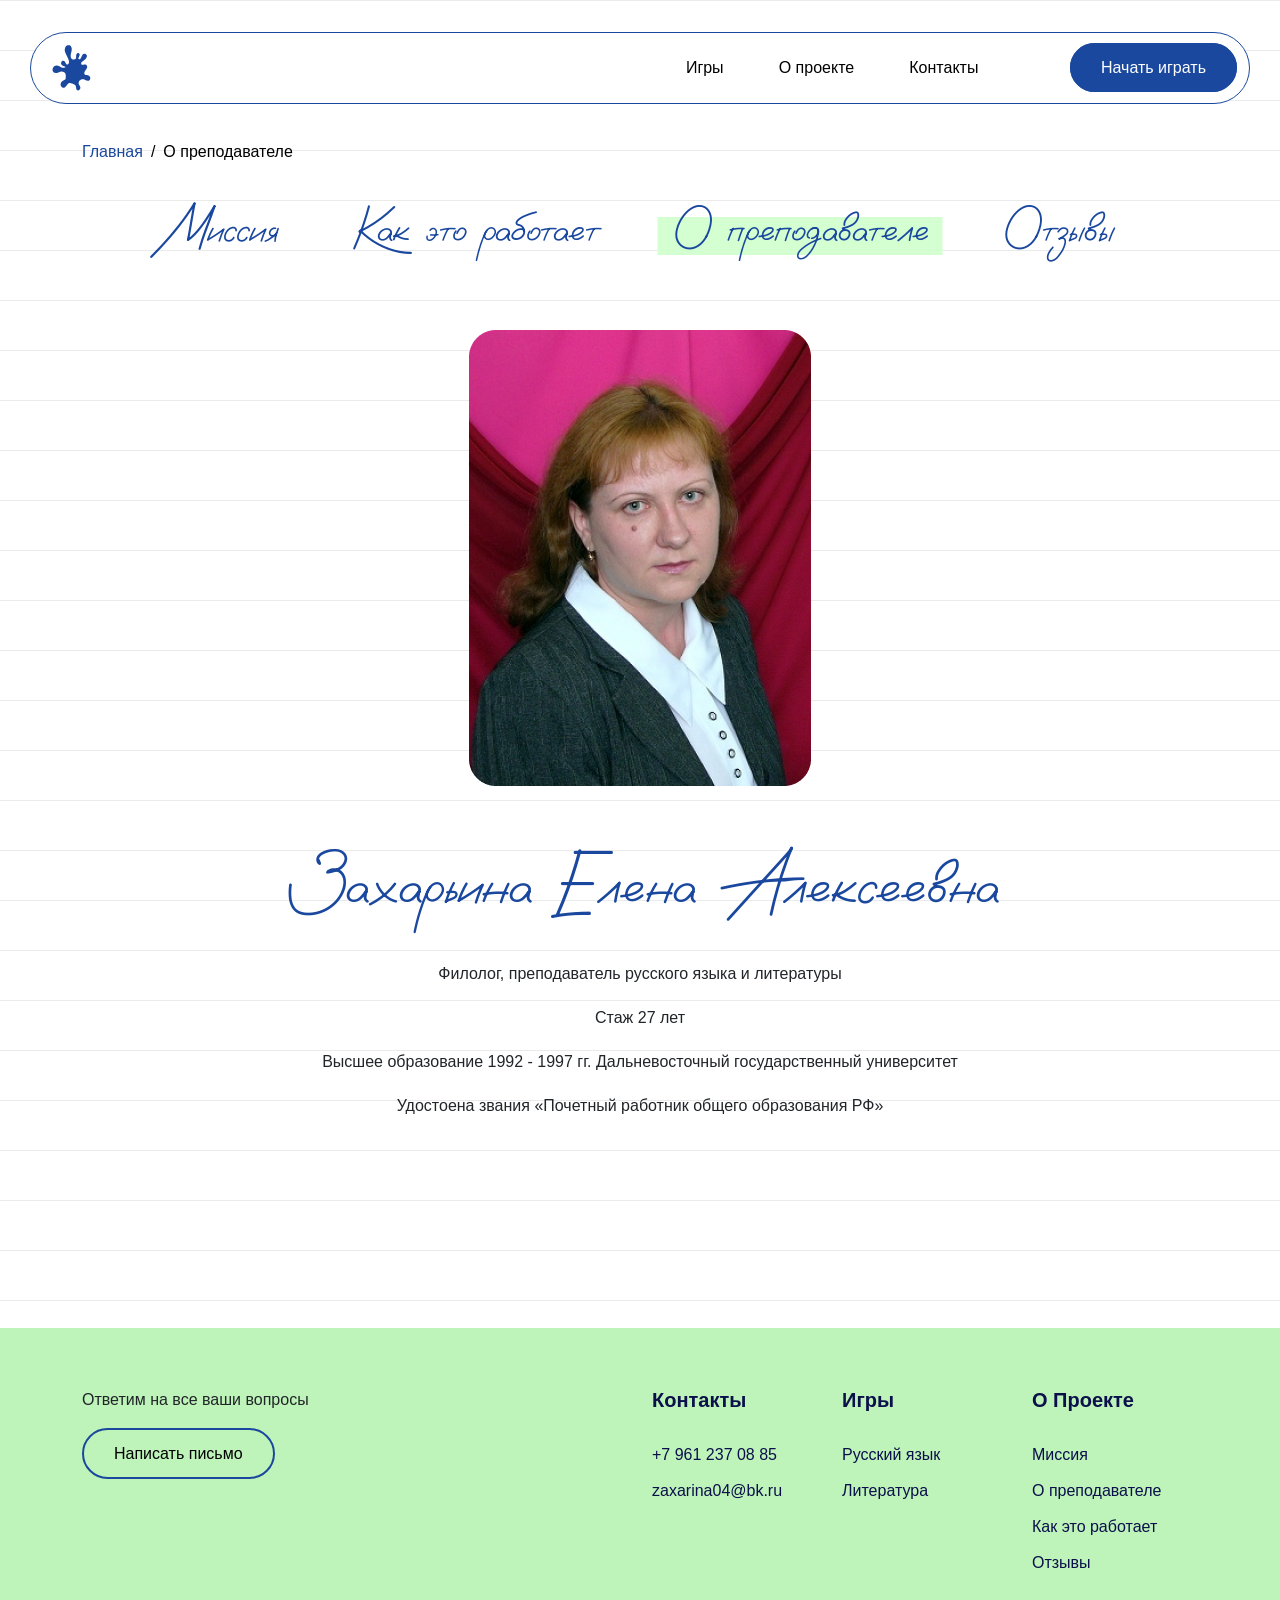
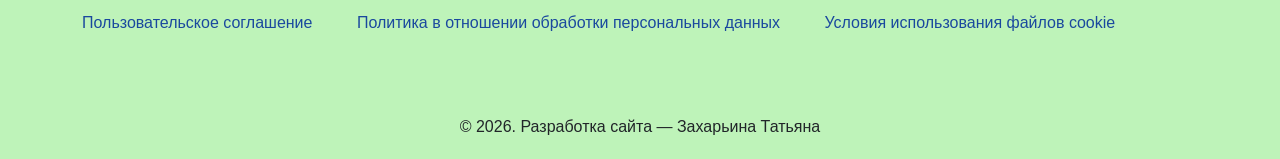
==== commit ddc9bf55: "update" ====
--- a/about_teacher.html
+++ b/about_teacher.html
@@ -47,7 +47,7 @@
 				<div class="row">
 					<div class="col-20 align-self-center">
 						<div class="site-logo">
-							<a href="index.html"><img src="assets/img/logo.png" alt=""></a>          				
+							<a href="index.html"><img src="assets/img/logo.svg" alt=""></a>          				
 						</div>
 					</div><!--- END Col -->
 					
@@ -181,10 +181,10 @@
 			</div><!--- END ROW -->	
 			<div class="row">
 				<div class="documents">
-					<a href="#">Пользовательское соглашение</a>
-					<a href="#">Политика в отношении обработки персональных данных</a>
-					<a href="#">Условия использования файлов cookie</a>
-					</div>
+					<a href="licence.html">Пользовательское соглашение</a>
+					<a href="privacy.html">Политика в отношении обработки персональных данных</a>
+					<a href="cookie.html">Условия использования файлов cookie</a>
+				</div>
 			</div>
 
 			</div><!--- END CONTAINER -->
--- a/assets/css/style.css
+++ b/assets/css/style.css
@@ -52,12 +52,12 @@
 a {
 font-family: "Inter", sans-serif;
 text-decoration: none;
-color: #0b104a;
+color: #1A489E;
 -webkit-transition: all 0.2s ease 0s;
 transition: all 0.2s ease 0s;
 }
 a:hover {
-    color: #fff;
+    color: #2258BE;
     text-decoration: none;
 }
 a:focus {
@@ -253,7 +253,8 @@
 	display: block;
 }
 .site-logo img{
-	max-width: 100%;
+	max-width: 50px;
+    padding-left: 8px;
 }
 #navigation {
     position: fixed;
@@ -1502,4 +1503,14 @@
 
 .rating-input .fa-star.active {
     opacity: 1;
-}+}
+
+.legal{
+    margin-bottom: 150px;
+    margin-top: 40px;
+}
+
+.legal h4, .legal p{
+    margin-top: 20px;
+    margin-bottom: 20px;
+}
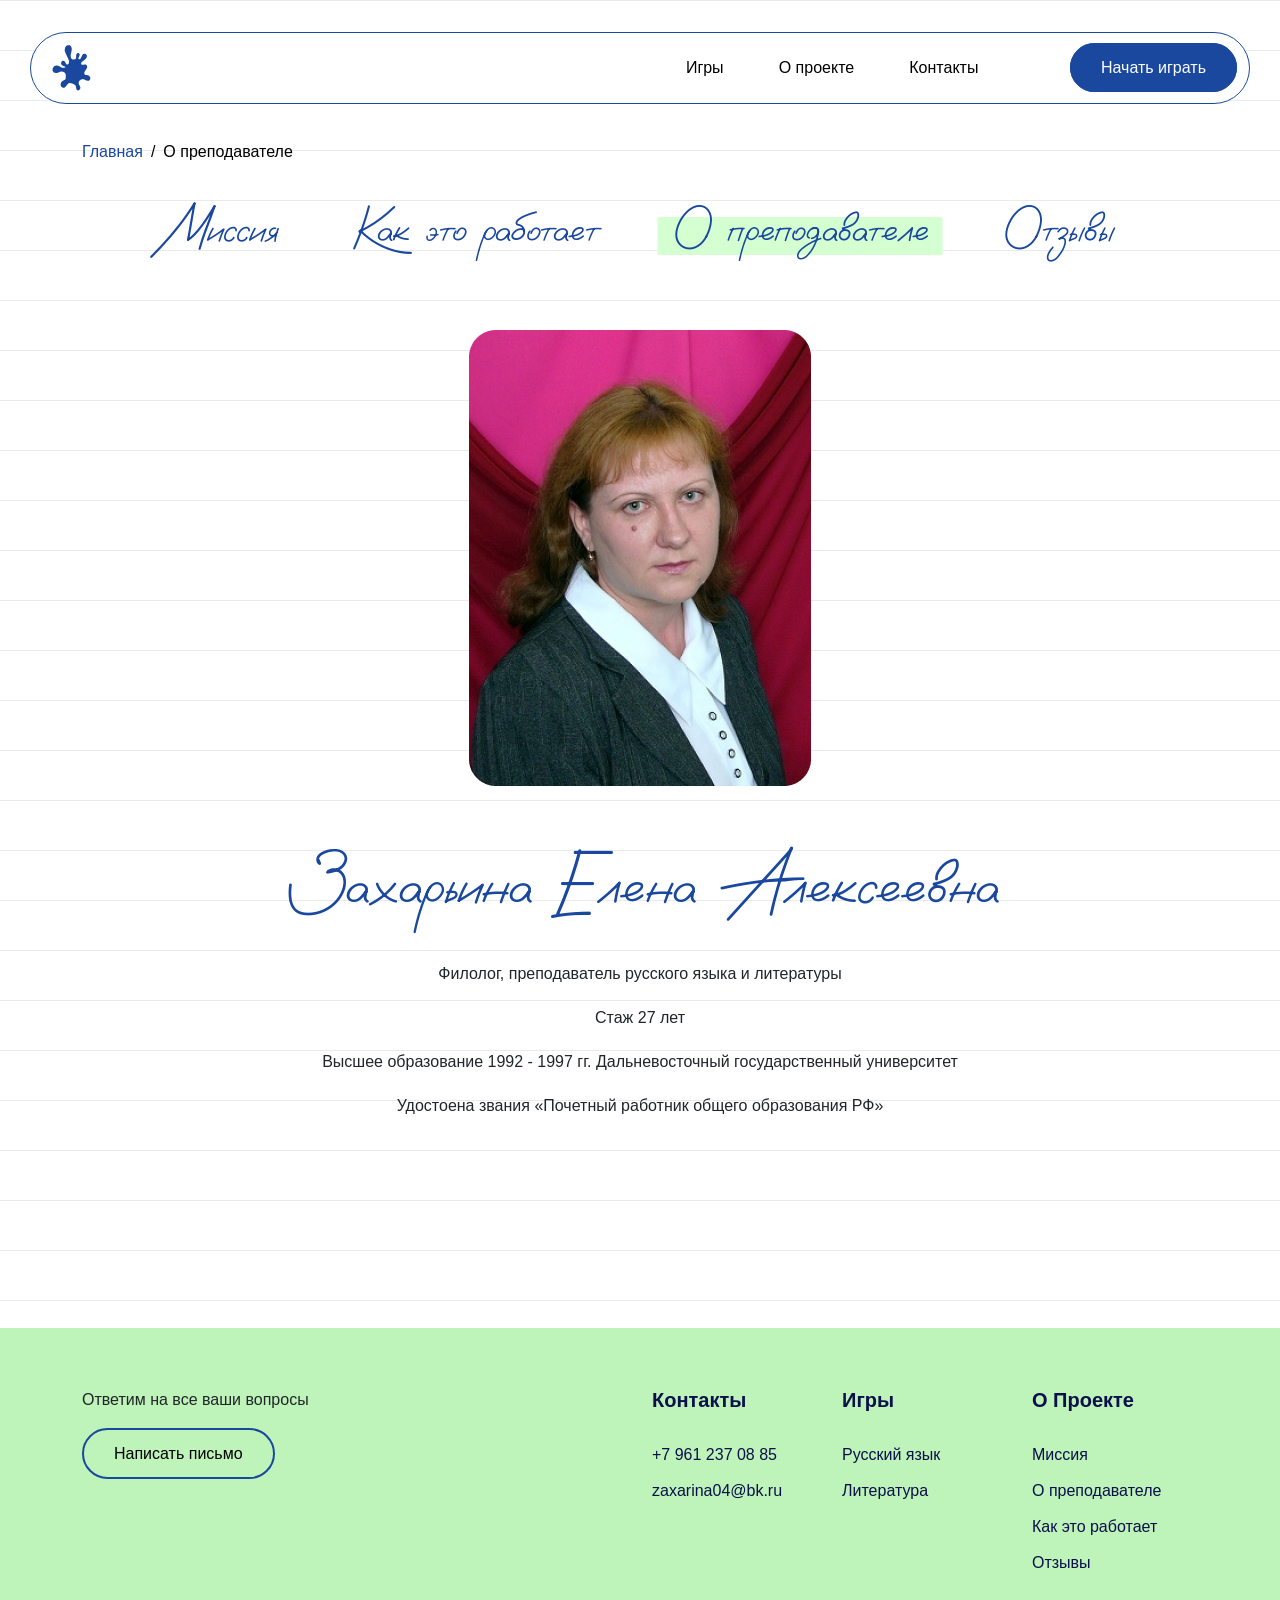
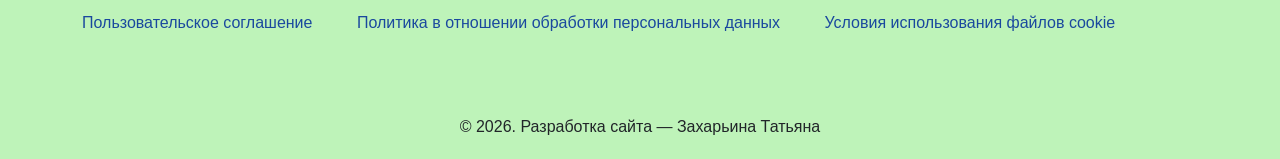
==== commit d190ee74: "update" ====
--- a/about_teacher.html
+++ b/about_teacher.html
@@ -7,7 +7,6 @@
 		<meta http-equiv="X-UA-Compatible" content="IE=edge">
 		<meta name="viewport" content="width=device-width, initial-scale=1, shrink-to-fit=no">
 		<!-- The above 3 meta tags *must* come first in the head; any other head content must come *after* these tags -->
-		<meta name="description" content="Eduleb - Education HTML Template">
 		<meta name="keywords" content="agency, business, corporate, creative, html5, modern, multipurpose, One Page, parallax, startup">		
 		<!-- SITE TITLE -->
 		<title>Русский язык и литература</title>			
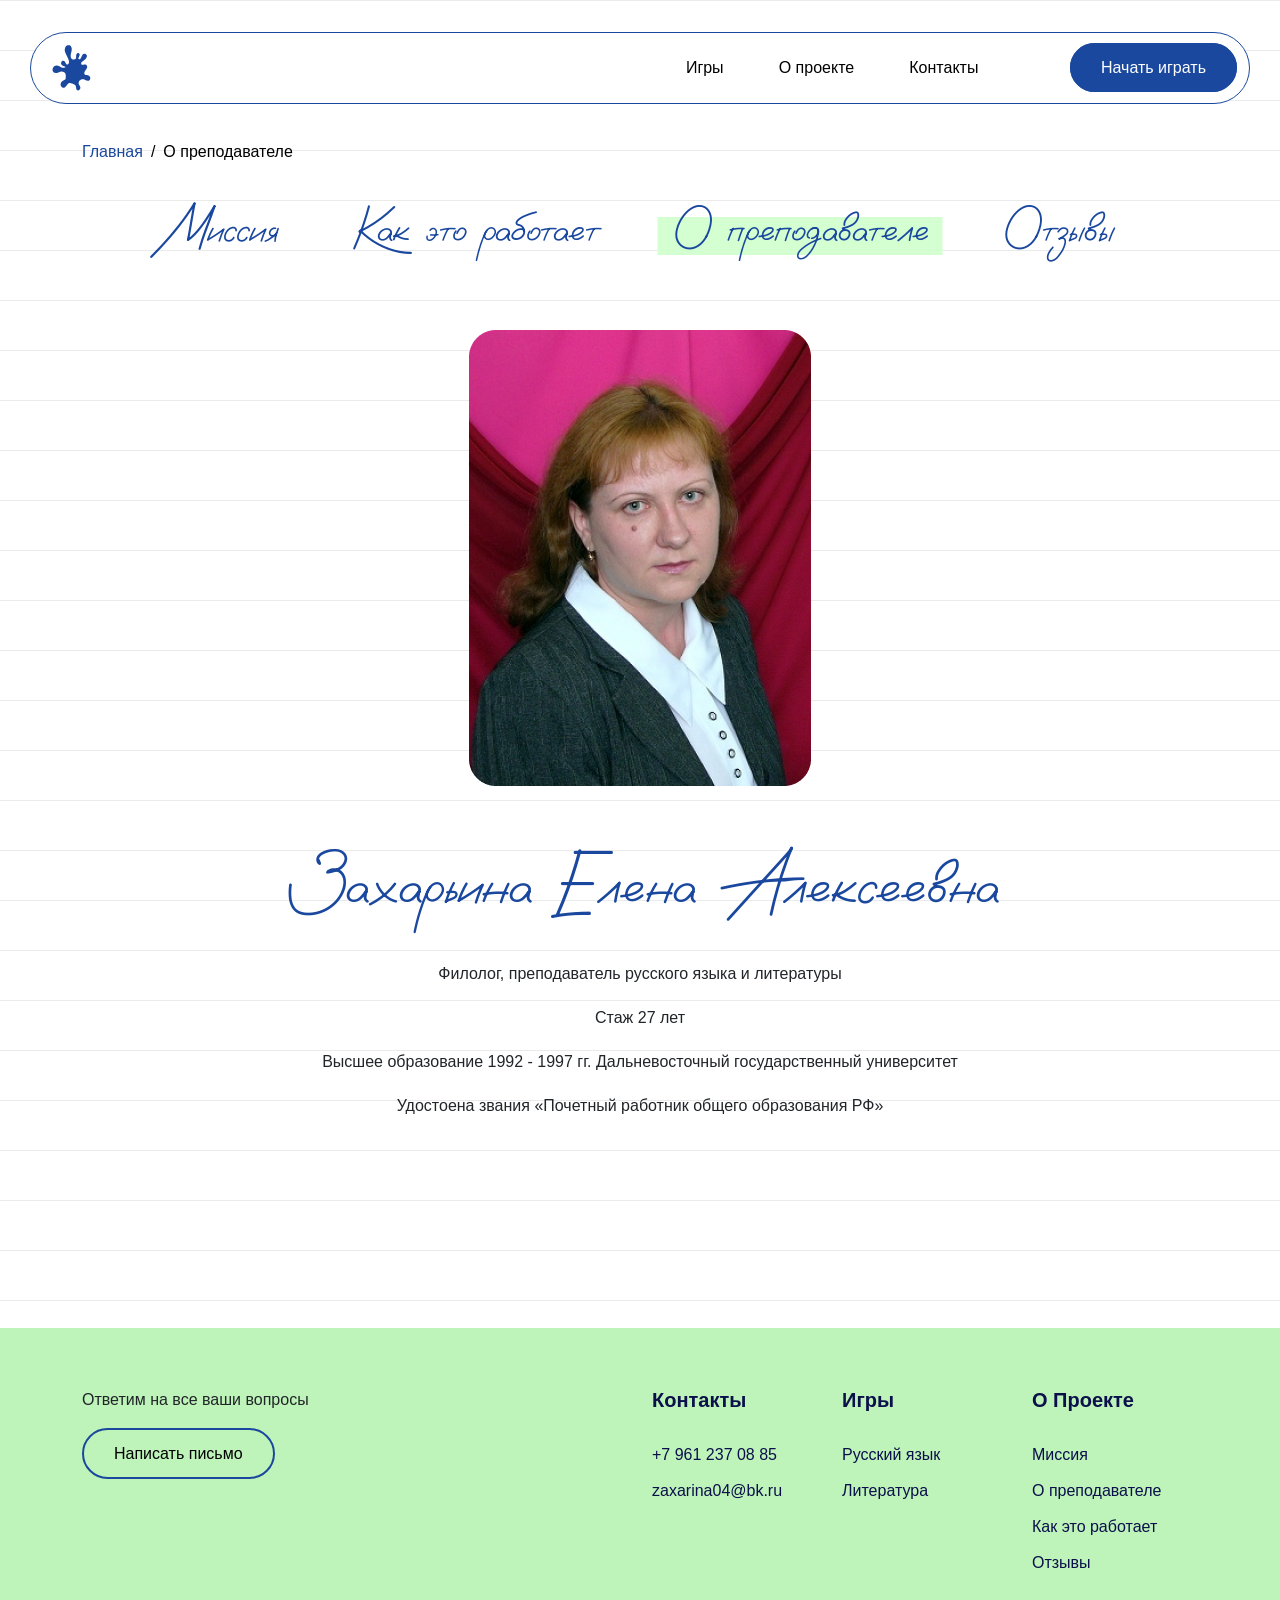
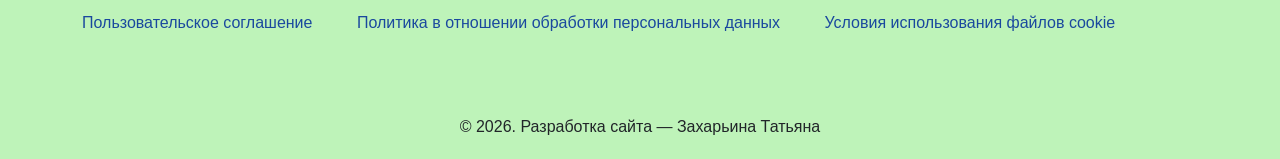
==== commit 1e2c2a4c: "description" ====
--- a/about_teacher.html
+++ b/about_teacher.html
@@ -7,6 +7,7 @@
 		<meta http-equiv="X-UA-Compatible" content="IE=edge">
 		<meta name="viewport" content="width=device-width, initial-scale=1, shrink-to-fit=no">
 		<!-- The above 3 meta tags *must* come first in the head; any other head content must come *after* these tags -->
+		 <meta name="description" content="Образовательная веб-платформа">
 		<meta name="keywords" content="agency, business, corporate, creative, html5, modern, multipurpose, One Page, parallax, startup">		
 		<!-- SITE TITLE -->
 		<title>Русский язык и литература</title>			
